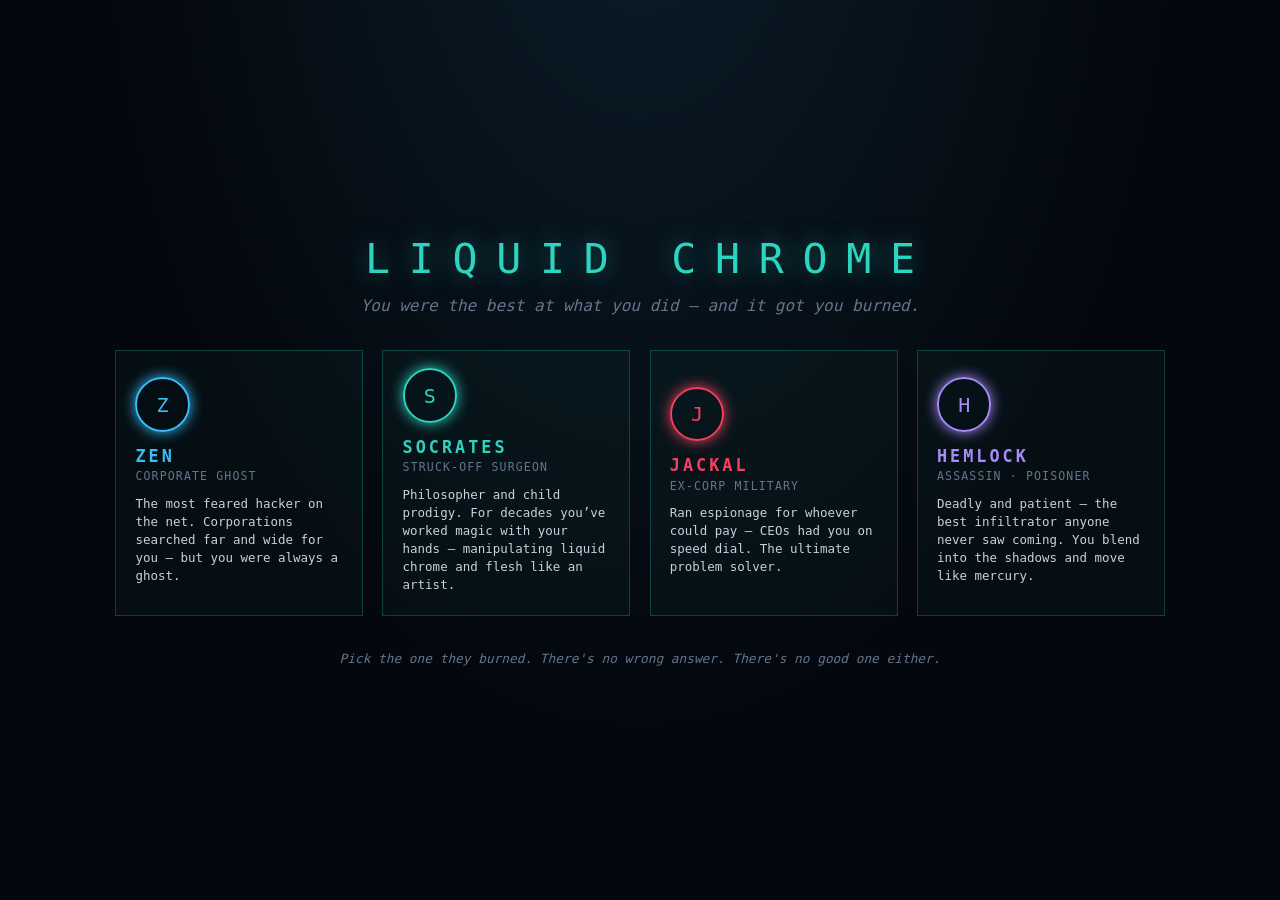
==== index.html @ 04880aac "Founding commit: world bible + Phase 1 skeleton WORLD.md carries the full LIQUID CHROME canon. P1 pe" ====
<!DOCTYPE html>
<html lang="en">
<head>
<meta charset="utf-8">
<meta name="viewport" content="width=device-width, initial-scale=1">
<title>LIQUID CHROME</title>
<link rel="stylesheet" href="css/style.css">
</head>
<body>
  <div id="app">

    <!-- Operative select (first boot / new game) -->
    <section id="select-screen" class="screen hidden">
      <header class="title-block">
        <h1>LIQUID CHROME</h1>
        <p class="tagline">You were the best at what you did — and it got you burned.</p>
      </header>
      <div id="operative-cards" class="card-row"></div>
      <p class="hint">Pick the one they burned. There's no wrong answer. There's no good one either.</p>
    </section>

    <!-- Main game view -->
    <section id="game-screen" class="screen hidden">
      <header id="hud">
        <div class="hud-left">
          <span id="hud-name" class="hud-name"></span>
          <span id="hud-role" class="hud-role"></span>
        </div>
        <div class="hud-mid">
          <div class="meter" title="Health">
            <span class="meter-label">HEALTH</span>
            <div class="meter-track"><div id="meter-health" class="meter-fill health"></div></div>
          </div>
          <div class="meter" title="Chrome reserve">
            <span class="meter-label">CHROME</span>
            <div class="meter-track"><div id="meter-chrome" class="meter-fill chrome"></div></div>
          </div>
          <div class="meter" title="Static drowning your Signal">
            <span class="meter-label">STATIC</span>
            <div class="meter-track"><div id="meter-static" class="meter-fill static"></div></div>
          </div>
        </div>
        <div class="hud-right">
          <span id="hud-credits" class="hud-credits"></span>
          <button id="btn-sheet" class="hud-btn">SHEET</button>
          <button id="btn-menu" class="hud-btn">SYS</button>
        </div>
      </header>

      <div id="scene-wrap">
        <canvas id="scene"></canvas>
        <div id="scene-caption" class="hidden"></div>
      </div>

      <!-- Character sheet overlay -->
      <aside id="sheet-panel" class="panel hidden">
        <div class="panel-head">
          <h2 id="sheet-name"></h2>
          <button class="close-btn" data-close="sheet-panel">×</button>
        </div>
        <p id="sheet-bio" class="sheet-bio"></p>
        <div class="sheet-grid">
          <div>
            <h3>Attributes</h3>
            <ul id="sheet-attrs" class="stat-list"></ul>
            <h3>Vitals</h3>
            <ul id="sheet-vitals" class="stat-list"></ul>
          </div>
          <div>
            <h3>Skills</h3>
            <ul id="sheet-skills" class="stat-list small"></ul>
          </div>
        </div>
        <h3>Chrome specials</h3>
        <ul id="sheet-kit" class="kit-list"></ul>
      </aside>

      <!-- System menu overlay -->
      <aside id="menu-panel" class="panel hidden">
        <div class="panel-head">
          <h2>SYS</h2>
          <button class="close-btn" data-close="menu-panel">×</button>
        </div>
        <div class="menu-actions">
          <button id="btn-save">SAVE</button>
          <button id="btn-load">LOAD</button>
          <button id="btn-wipe" class="danger">WIPE &amp; NEW</button>
        </div>
        <p id="menu-status" class="menu-status"></p>
      </aside>
    </section>

  </div>
  <script type="module" src="js/main.js"></script>
</body>
</html>
---- css/style.css ----
/* LIQUID CHROME — house palette (WORLD.md §10, locked) */
:root {
  --ink: #04070d;
  --teal: #2dd4bf;
  --blue: #38bdf8;
  --violet: #a78bfa;
  --rose: #f43f5e;
  --amber: #fbbf24; /* lamplight only */
  --text: #c7d2dc;
  --text-dim: #64748b;
  --line: rgba(45, 212, 191, 0.25);
}

* { margin: 0; padding: 0; box-sizing: border-box; }

html, body {
  height: 100%;
  background: var(--ink);
  color: var(--text);
  font-family: "SF Mono", "Menlo", "Consolas", monospace;
  overflow: hidden;
}

#app { height: 100%; }

.hidden { display: none !important; }

.screen { height: 100%; display: flex; flex-direction: column; }

/* ---------- operative select ---------- */
#select-screen {
  align-items: center;
  justify-content: safe center;
  gap: 2.2rem;
  padding: 2rem;
  overflow-y: auto;
  background:
    radial-gradient(ellipse at 50% -20%, rgba(56, 189, 248, 0.12), transparent 60%),
    var(--ink);
}

.title-block { text-align: center; }
.title-block h1 {
  font-size: 2.6rem;
  letter-spacing: 0.45em;
  padding-left: 0.45em;
  color: var(--teal);
  text-shadow: 0 0 24px rgba(45, 212, 191, 0.5);
  font-weight: 500;
}
.tagline { margin-top: 0.8rem; color: var(--text-dim); font-style: italic; }

.card-row {
  display: flex;
  gap: 1.2rem;
  flex-wrap: wrap;
  justify-content: center;
  max-width: 72rem;
}

.op-card {
  width: 15.5rem;
  border: 1px solid var(--line);
  background: rgba(45, 212, 191, 0.03);
  padding: 1.1rem 1.2rem 1.3rem;
  cursor: pointer;
  transition: border-color 0.15s, box-shadow 0.15s, transform 0.15s;
  text-align: left;
  color: var(--text);
  font: inherit;
}
.op-card:hover, .op-card:focus-visible {
  border-color: var(--teal);
  box-shadow: 0 0 22px rgba(45, 212, 191, 0.18), inset 0 0 30px rgba(45, 212, 191, 0.05);
  transform: translateY(-2px);
  outline: none;
}
.op-card .op-ring {
  width: 3.4rem; height: 3.4rem;
  border-radius: 50%;
  border: 2px solid var(--accent, var(--teal));
  box-shadow: 0 0 14px var(--accent, var(--teal));
  display: flex; align-items: center; justify-content: center;
  font-size: 1.25rem;
  color: var(--accent, var(--teal));
  margin-bottom: 0.9rem;
}
.op-card h2 { font-size: 1.05rem; letter-spacing: 0.18em; color: var(--accent, var(--teal)); }
.op-card .op-role { color: var(--text-dim); font-size: 0.72rem; letter-spacing: 0.1em; margin: 0.2rem 0 0.7rem; text-transform: uppercase; }
.op-card .op-bio { font-size: 0.78rem; line-height: 1.45; color: var(--text); }

.hint { color: var(--text-dim); font-size: 0.8rem; font-style: italic; }

/* ---------- HUD ---------- */
#hud {
  display: flex;
  flex-wrap: wrap;
  align-items: center;
  justify-content: space-between;
  gap: 0.5rem 1rem;
  padding: 0.55rem 1rem;
  border-bottom: 1px solid var(--line);
  background: rgba(4, 7, 13, 0.92);
}
.hud-left { display: flex; align-items: baseline; gap: 0.6rem; min-width: 0; }
.hud-name { color: var(--teal); letter-spacing: 0.14em; font-size: 0.95rem; }
.hud-role { color: var(--text-dim); font-size: 0.7rem; text-transform: uppercase; letter-spacing: 0.08em; }

.hud-mid { display: flex; gap: 1.1rem; flex: 1 1 16rem; justify-content: center; max-width: 34rem; min-width: 16rem; }
@media (max-width: 900px) {
  .hud-mid { order: 3; flex-basis: 100%; max-width: none; }
  .hud-role { display: none; }
}
.meter { display: flex; align-items: center; gap: 0.45rem; flex: 1; }
.meter-label { font-size: 0.6rem; letter-spacing: 0.12em; color: var(--text-dim); }
.meter-track {
  flex: 1; height: 6px;
  background: rgba(100, 116, 139, 0.2);
  border: 1px solid rgba(100, 116, 139, 0.25);
}
.meter-fill { height: 100%; width: 100%; transition: width 0.3s; }
.meter-fill.health { background: var(--rose); box-shadow: 0 0 8px rgba(244, 63, 94, 0.6); }
.meter-fill.chrome { background: var(--teal); box-shadow: 0 0 8px rgba(45, 212, 191, 0.6); }
.meter-fill.static { background: var(--violet); box-shadow: 0 0 8px rgba(167, 139, 250, 0.6); }

.hud-right { display: flex; align-items: center; gap: 0.7rem; }
.hud-credits { color: var(--amber); font-size: 0.8rem; }
.hud-btn {
  background: none;
  border: 1px solid var(--line);
  color: var(--teal);
  font: inherit;
  font-size: 0.7rem;
  letter-spacing: 0.12em;
  padding: 0.35rem 0.7rem;
  cursor: pointer;
}
.hud-btn:hover { border-color: var(--teal); box-shadow: 0 0 10px rgba(45, 212, 191, 0.25); }

/* ---------- scene ---------- */
#scene-wrap { position: relative; flex: 1; min-height: 0; }
#scene { position: absolute; inset: 0; width: 100%; height: 100%; display: block; cursor: crosshair; }

#scene-caption {
  position: absolute;
  left: 50%; bottom: 1.4rem;
  transform: translateX(-50%);
  max-width: 42rem;
  width: calc(100% - 3rem);
  padding: 0.8rem 1.1rem;
  background: rgba(4, 7, 13, 0.9);
  border: 1px solid var(--line);
  border-left: 3px solid var(--teal);
  font-size: 0.85rem;
  line-height: 1.55;
  box-shadow: 0 0 24px rgba(0, 0, 0, 0.6);
}

/* ---------- panels ---------- */
.panel {
  position: absolute;
  top: 3.2rem; right: 0.9rem;
  width: min(34rem, calc(100% - 1.8rem));
  max-height: calc(100% - 4.5rem);
  overflow-y: auto;
  background: rgba(4, 7, 13, 0.96);
  border: 1px solid var(--line);
  box-shadow: 0 0 34px rgba(0, 0, 0, 0.7), 0 0 18px rgba(45, 212, 191, 0.08);
  padding: 1rem 1.2rem 1.3rem;
  z-index: 10;
}
.panel-head { display: flex; justify-content: space-between; align-items: center; margin-bottom: 0.6rem; }
.panel-head h2 { color: var(--teal); letter-spacing: 0.18em; font-size: 1rem; }
.close-btn {
  background: none; border: none; color: var(--text-dim);
  font-size: 1.3rem; cursor: pointer; line-height: 1;
}
.close-btn:hover { color: var(--rose); }

.sheet-bio { color: var(--text-dim); font-style: italic; font-size: 0.8rem; line-height: 1.5; margin-bottom: 0.9rem; }

.sheet-grid { display: grid; grid-template-columns: 1fr 1fr; gap: 0 1.4rem; }
.panel h3 {
  color: var(--blue);
  font-size: 0.72rem;
  letter-spacing: 0.16em;
  margin: 0.7rem 0 0.4rem;
  border-bottom: 1px solid rgba(56, 189, 248, 0.2);
  padding-bottom: 0.25rem;
}
.stat-list { list-style: none; }
.stat-list li {
  display: flex; justify-content: space-between;
  font-size: 0.82rem; padding: 0.18rem 0;
}
.stat-list.small li { font-size: 0.76rem; }
.stat-list .val { color: var(--teal); }
.stat-list .val.warn { color: var(--violet); }

.kit-list { list-style: none; }
.kit-list li { font-size: 0.78rem; line-height: 1.5; padding: 0.3rem 0; border-bottom: 1px dotted rgba(100, 116, 139, 0.2); }
.kit-list .kit-name { color: var(--violet); }
.kit-list .kit-cost { color: var(--text-dim); }

.menu-actions { display: flex; flex-direction: column; gap: 0.6rem; }
.menu-actions button {
  background: none;
  border: 1px solid var(--line);
  color: var(--teal);
  font: inherit; font-size: 0.8rem;
  letter-spacing: 0.14em;
  padding: 0.6rem;
  cursor: pointer;
}
.menu-actions button:hover { border-color: var(--teal); box-shadow: 0 0 10px rgba(45, 212, 191, 0.25); }
.menu-actions button.danger { color: var(--rose); border-color: rgba(244, 63, 94, 0.35); }
.menu-actions button.danger:hover { border-color: var(--rose); box-shadow: 0 0 10px rgba(244, 63, 94, 0.3); }
.menu-status { margin-top: 0.8rem; font-size: 0.75rem; color: var(--text-dim); min-height: 1.2em; }
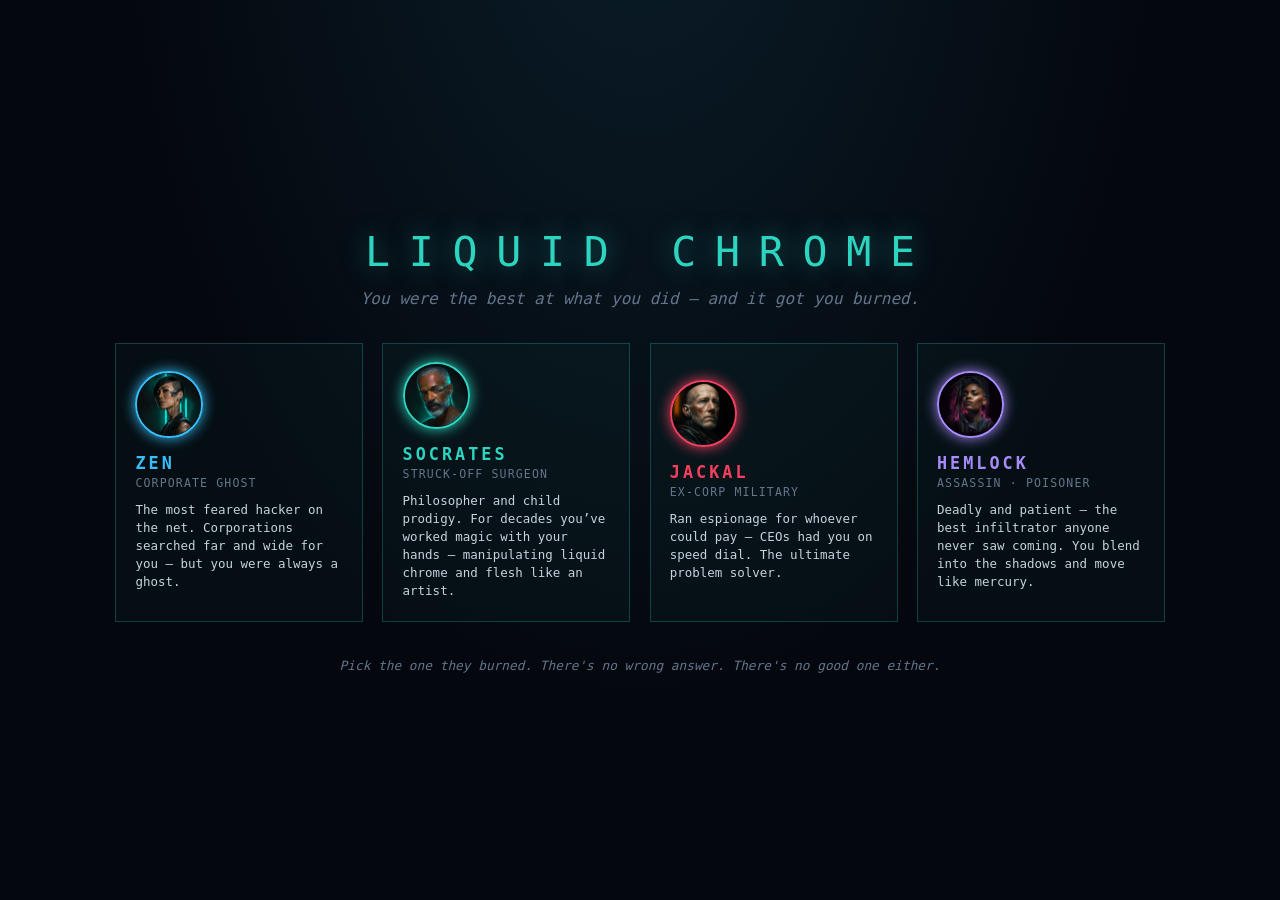
==== commit 3fb6f7ad: "Adopt BUILD_HANDOFF spec: 3 save slots, export/import, reduced motion BUILD_HANDOFF.md lands at root" ====
--- a/index.html
+++ b/index.html
@@ -81,11 +81,13 @@
           <h2>SYS</h2>
           <button class="close-btn" data-close="menu-panel">×</button>
         </div>
+        <div id="slot-list"></div>
         <div class="menu-actions">
-          <button id="btn-save">SAVE</button>
-          <button id="btn-load">LOAD</button>
-          <button id="btn-wipe" class="danger">WIPE &amp; NEW</button>
+          <button id="btn-export">EXPORT SAVE</button>
+          <button id="btn-import">IMPORT SAVE</button>
+          <button id="btn-wipe" class="danger">WIPE ALL &amp; NEW</button>
         </div>
+        <input id="import-file" type="file" accept=".json,application/json" hidden>
         <p id="menu-status" class="menu-status"></p>
       </aside>
     </section>
--- a/css/style.css
+++ b/css/style.css
@@ -76,7 +76,7 @@
   outline: none;
 }
 .op-card .op-ring {
-  width: 3.4rem; height: 3.4rem;
+  width: 4.2rem; height: 4.2rem;
   border-radius: 50%;
   border: 2px solid var(--accent, var(--teal));
   box-shadow: 0 0 14px var(--accent, var(--teal));
@@ -84,7 +84,9 @@
   font-size: 1.25rem;
   color: var(--accent, var(--teal));
   margin-bottom: 0.9rem;
-}
+  overflow: hidden;
+}
+.op-card .op-ring img { width: 100%; height: 100%; object-fit: cover; border-radius: 50%; }
 .op-card h2 { font-size: 1.05rem; letter-spacing: 0.18em; color: var(--accent, var(--teal)); }
 .op-card .op-role { color: var(--text-dim); font-size: 0.72rem; letter-spacing: 0.1em; margin: 0.2rem 0 0.7rem; text-transform: uppercase; }
 .op-card .op-bio { font-size: 0.78rem; line-height: 1.45; color: var(--text); }
@@ -202,6 +204,25 @@
 .kit-list .kit-name { color: var(--violet); }
 .kit-list .kit-cost { color: var(--text-dim); }
 
+#slot-list { display: flex; flex-direction: column; gap: 0.45rem; margin-bottom: 0.9rem; }
+.slot-row {
+  display: flex; align-items: center; gap: 0.6rem;
+  border: 1px solid rgba(100, 116, 139, 0.25);
+  padding: 0.45rem 0.6rem;
+  font-size: 0.75rem;
+}
+.slot-row.active { border-color: var(--teal); box-shadow: inset 0 0 12px rgba(45, 212, 191, 0.06); }
+.slot-row .slot-label { flex: 1; color: var(--text); letter-spacing: 0.06em; }
+.slot-row .slot-label .slot-when { color: var(--text-dim); font-size: 0.68rem; display: block; }
+.slot-row .slot-label.empty { color: var(--text-dim); font-style: italic; }
+.slot-row button {
+  background: none; border: 1px solid var(--line); color: var(--teal);
+  font: inherit; font-size: 0.65rem; letter-spacing: 0.1em;
+  padding: 0.3rem 0.55rem; cursor: pointer;
+}
+.slot-row button:hover { border-color: var(--teal); }
+.slot-row button:disabled { opacity: 0.3; cursor: default; }
+
 .menu-actions { display: flex; flex-direction: column; gap: 0.6rem; }
 .menu-actions button {
   background: none;
